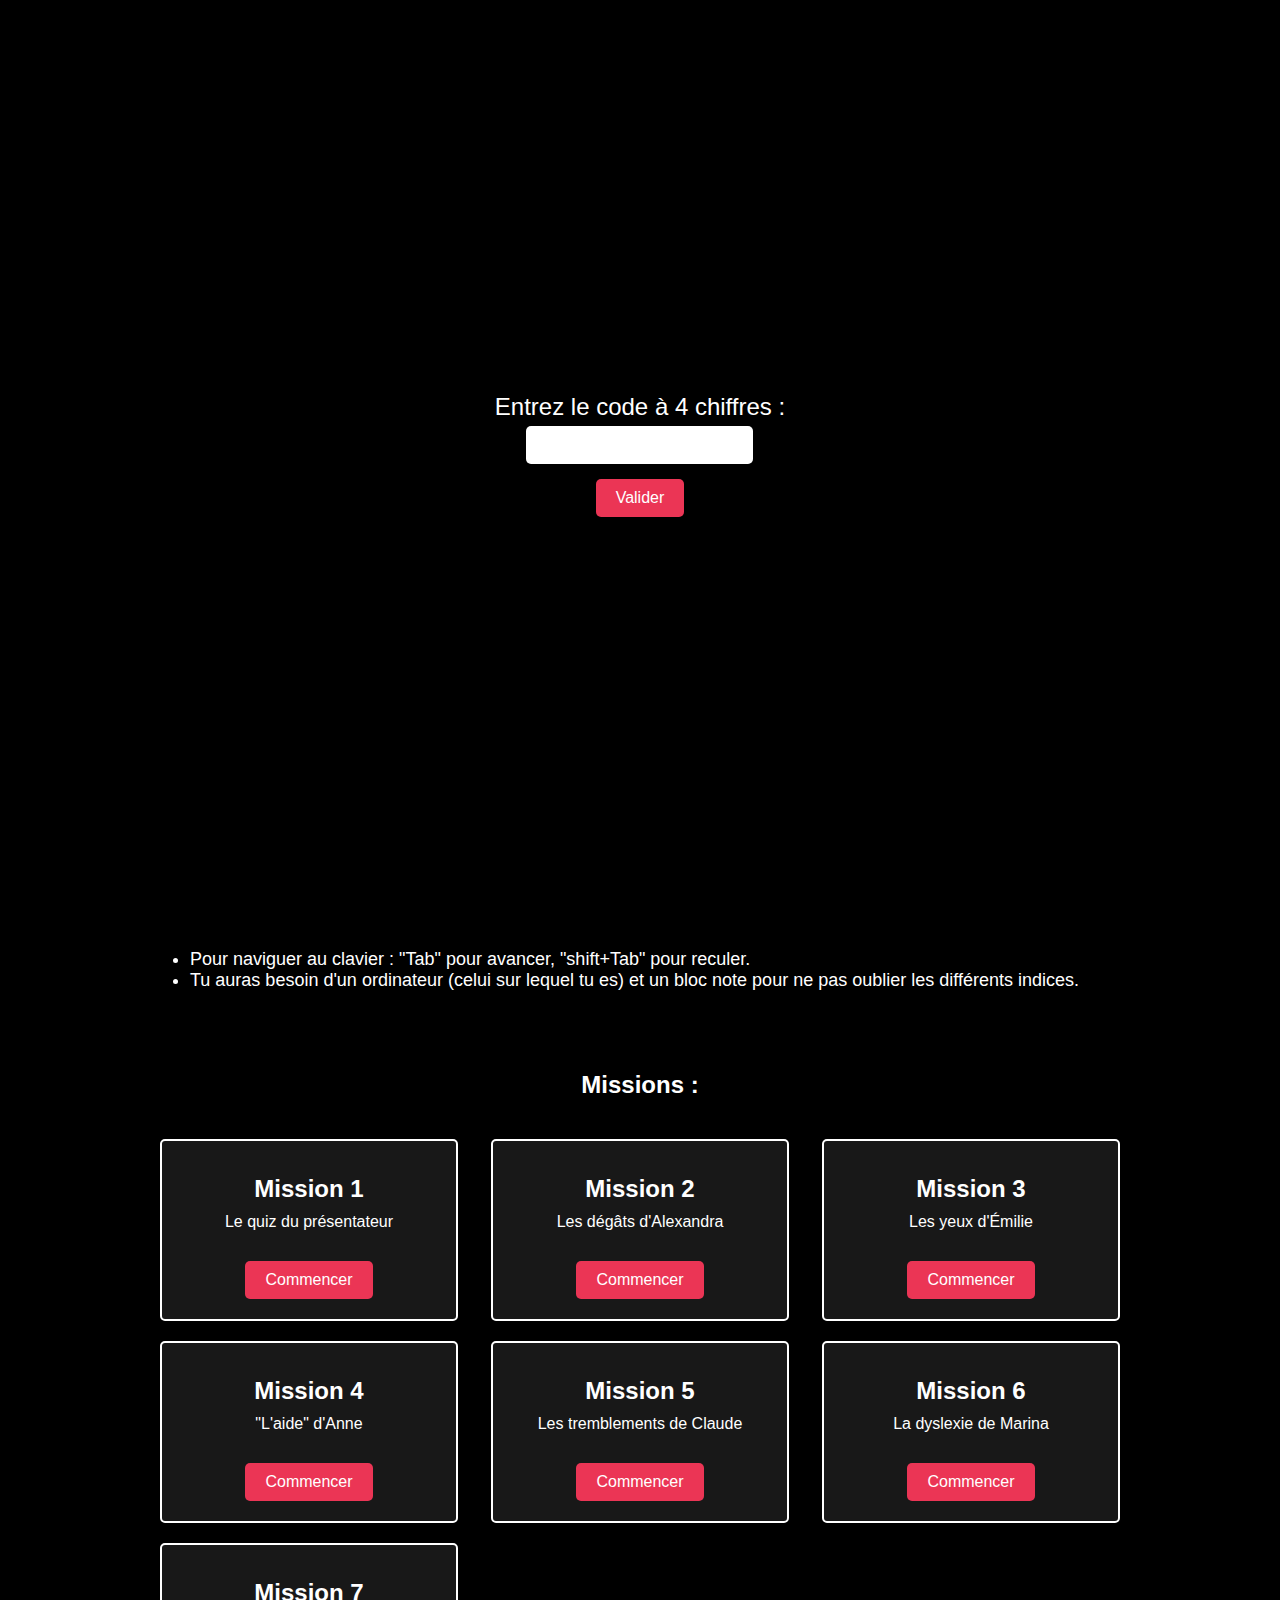
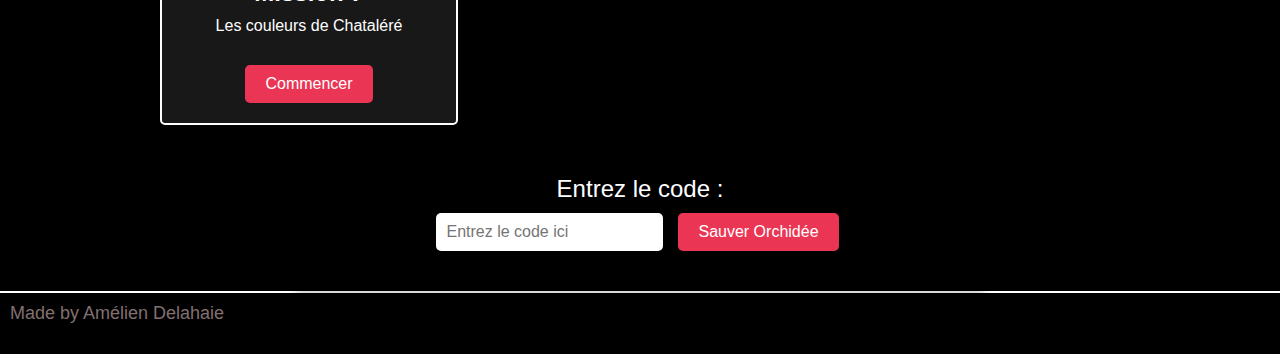
==== index.html @ f318e384 "Add files via upload" ====
<!DOCTYPE html>
<html lang="fr">
<head>
    <meta charset="UTF-8">
    <meta name="viewport" content="width=device-width, initial-scale=1.0">
    <title>Escape Game Accessible - accueil</title>
    <link rel="stylesheet" href="assets/css/styles.css">
</head>
<body>
    
    <div id="overlay-index">
    <form id="codeForm">
        <label for="premiercodeInput">Entrez le code à 4 chiffres :</label>
        <input type="text" id="premiercodeInput" pattern="[0-9]{4}" maxlength="4" required>
        <button type="button" id="validerpremierCode">Valider</button>
    </form>
</div>

    <header>
        <div class="fullscreen-image" role="img" aria-label="Canal+ Accessible">
            <h1 class="index_title"><span role="img" aria-hidden="true">🔥</span> L'escape Game <span role="img" aria-hidden="true">🔥</span></h1>
        </div>
    </header>
    <main>

        <p>Marc essaie de retrouver sa belle Orchidée rencontré lors du tournage de la Flamme. Mais elle est maintenue prisonnière par Alexandra dans une prison desaffectée. Marc a réussi à trouver cette prison mais il lui manque le code pour délivrer sa douce.</p>

        <p>A toi d'aider Marc à réussir les différentes missions afin de collecter les indices pour avoir le code final. </p>

        <ul class="aligned-left marginh2">
            <li>Pour naviguer au clavier : "Tab" pour avancer, "shift+Tab" pour reculer.</li>
            <li>Tu auras besoin d'un ordinateur (celui sur lequel tu es) et un bloc note pour ne pas oublier les différents indices. </li>
        </ul>
        

        <h2 id="accueil" class="marginh2">Missions :</h2>

        <div class="mission-cards">
    <div class="mission-card">
        <h3>Mission 1</h3>
        <p>Le quiz du présentateur</p>
        <a href="mission1.html" aria-label="Commencer la mission 1">Commencer</a>
    </div>

    <div class="mission-card">
        <h3>Mission 2</h3>
        <p>Les dégâts d'Alexandra</p>
        <a href="mission2.html" aria-label="Commencer la mission 2">Commencer</a>
    </div>

     <div class="mission-card">
        <h3>Mission 3</h3>
        <p>Les yeux d'Émilie</p>
        <a href="mission3.html" aria-label="Commencer la mission 3">Commencer</a>
    </div>

    <div class="mission-card">
        <h3>Mission 4</h3>
        <p>"L'aide" d'Anne</p>
        <a href="mission4.html" aria-label="Commencer la mission 4">Commencer</a>
    </div>

    <div class="mission-card">
        <h3>Mission 5</h3>
        <p>Les tremblements de Claude</p>
        <a href="mission5.html" aria-label="Commencer la mission 5">Commencer</a>
    </div>

    <div class="mission-card">
        <h3>Mission 6</h3>
        <p>La dyslexie de Marina</p>
        <a href="mission6.html" aria-label="Commencer la mission 6">Commencer</a>
    </div>

     <div class="mission-card">
            <h3>Mission 7</h3>
            <p>Les couleurs de Chataléré </p>
            <a href="mission7.html" aria-label="Commencer la mission 7">Commencer</a>
    </div>

</div>
    <form id="codeForm">
        <label for="codeInput">Entrez le code :</label>
        <div class="input-button-container">
            <input type="text" id="codeInput" placeholder="Entrez le code ici">
            <button type="button" id="validerCode">Sauver Orchidée</button>
        </div>
    </form>
        

        <!-- Modal pour le code correct -->
<div id="modalCodeCorrect" class="modal" role="alertdialog" aria-modal="true">
    <div class="modal-content">
        <span class="close" id="closeCodeCorrectModal" tabindex="0" aria-label="Fermer la fenêtre modale">&times;</span>
        <h2 id="modalCodeCorrectTitle"><span role="img" aria-hidden="true">🎉</span> Bravo ! Tu as libéré la belle Orchidée !</h2>
        <img src="assets/images/final.jpg" alt="Marc et Orchidée main dans la main">
    </div>
</div>

<!-- Modal pour le code incorrect -->
<div id="modalCodeIncorrect" class="modal" role="dialog" aria-modal="true">
    <div class="modal-content">
        <span class="close" id="closeCodeIncorrectModal" tabindex="0" aria-label="Fermer la fenêtre modale">&times;</span>
        <h2 id="modalCodeIncorrectTitle">Code Incorrect</h2>
        <img src="assets/images/codefaux.jpg" alt="Orchidée fait un doigt d'honneur">
        <p id="modalCodeIncorrectMessage">Même Orchidée y avait cru ...</p>
    </div>
</div>
    </main>

    <footer>
        <div class="footer-content">
            <p>Made by Amélien Delahaie</p>
        </div>
</footer>
    <script src="assets/js/script_index.js"></script>
</body>
</html>
---- assets/css/styles.css ----
body, h1, h2, p, button, input {
    margin: 0;
    padding: 0;
    border: 0;
}

body {
    font-family: Arial, sans-serif;
    background-color: #000;
    color: #fff;
    text-align: center;
}

header {
    background-color: transparent;
    color: #fff;
    padding: 0; /* Enlève le padding */
}

main {
    margin: 0 auto; /* Marge en haut et en bas de 20px, et centrer horizontalement */
    padding-top: 0px; /* Padding de 100px en haut */
    padding-left: 150px; /* Padding de 150px à gauche */
    padding-right: 150px; /* Padding de 150px à droite */
    background-color: transparent;
    box-shadow: none;
    position: relative;
    z-index: 2; /* Place le contenu principal au-dessus de la bannière */
}

h1.index_title  {
    font-size: 78px;
    margin-bottom: 10px;
    margin-top: 278px
}

h1 {
    font-size: 32px;
    margin-bottom: 10px;
    margin-top: 60px; /* Ajoutez une marge au-dessus du titre pour le décaler vers le bas */

}

h2 {
    font-size: 24px;
    margin-top: 20px;
}

p {
    font-size: 18px;
    margin-bottom: 20px;
}

/* Styles pour les liens */
a {
    background-color: #EB3555; /* Fond des liens */
    color: #fff; /* Texte des liens en blanc */
    display: inline-block;
    padding: 10px 20px;
    font-size: 16px;
    text-decoration: none; /* Supprimer les soulignements des liens */
    border-radius: 5px;
    margin: 10px;
}

a:hover {
    background-color: #C12E4A; /* Couleur de survol des liens */
}

/* Boutons */
button {
    background-color: #EB3555;
    color: #fff;
    border: none;
    padding: 10px 20px;
    font-size: 16px;
    cursor: pointer;
    margin: 10px;
    border-radius: 5px;
}

button:hover {
    background-color: #C12E4A;
}


/* Styles spécifiques pour les missions */
.missions {
    display: flex;
    flex-direction: column;
    align-items: center;
}

.missions a {
    width: 200px; /* Définissez la largeur souhaitée pour tous les boutons */
    max-width: 100%; /* Assurez-vous que la largeur n'excède pas la largeur du conteneur */
    background-color: #EB3555;
    color: #fff;
    display: inline-block;
    padding: 10px 20px;
    font-size: 16px;
    text-decoration: none;
    border-radius: 5px;
    margin: 15px;
    text-align: center; /* Centre le texte horizontalement */
}

/* Style pour le bouton Soumettre au survol */
.missions a:hover {
    background-color: #C12E4A;
}

/* Styles pour les modales */
.modal {
    display: none;
    position: fixed;
    z-index: 1;
    left: 0;
    top: 0;
    width: 100%;
    height: 100%;
    background-color: rgba(0, 0, 0, 0.5);
}

.modal-content {
    background-color: #181818; /* Fond noir */
    color: #fff; /* Texte blanc */
    margin: 10% auto;
    padding: 20px;
    border-radius: 5px;
    width: 50%;
    box-shadow: 0 4px 8px 0 rgba(0, 0, 0, 0.2);
    text-align: center; /* Centre le contenu horizontalement */
}

/* Style pour l'image dans la modale */
.modal-content img {
    max-width: 60%; /* Ajustez la largeur de l'image pour s'adapter à la modale */
    height: auto; /* Ajustez automatiquement la hauteur pour conserver les proportions */
    display: block; /* Centrez l'image horizontalement */
    margin: 13px auto; /* Centrez l'image horizontalement */
    border-radius: 5px; /* Ajoutez des bords arrondis à l'image */
}

.close {
    color: #fff;    float: right;
    font-size: 28px;
    font-weight: bold;
    cursor: pointer;
}

.close:hover {
    color: #EB3555;
}



/* Style pour les informations */
.tag {
    display: inline-block;
    padding: 5px 10px;
    margin: 5px;
    background-color: #EB3555;
    color: #fff;
    border-radius: 5px;
}

/* Style pour les champs de formulaire */

input[type="text"] {
    padding: 10px;
    font-size: 16px;
    border-radius: 5px;
    margin: 5px;

}

.input-hidden{
  background-color: black;  
}

.btn-hidden{
    background-color: black;
    color: black;
}

.btn-hidden:hover{
    background-color: black;
    color: black;
}

/* Styles pour la mission */
.info {
    display: flex;
    align-items: center;
    margin-bottom: 20px;
}

.info p {
    margin-right: 10px;
    font-weight: bold;
}

.info input {
    padding: 10px;
    font-size: 16px;
    border: 1px solid #ccc;
    border-radius: 5px;
}




.random-box {
    display: inline-block;
    width: auto;
    height: auto;
    font-size: 12px;
    text-align: center;
    border: 2px solid #fff; /* Bordure blanche */
    color: #fff; /* Texte blanc */
    cursor: pointer;
    text-decoration: none;
    transition: transform 0.2s ease-in-out;
    margin: 10px;
    position: relative;
    background-color: transparent; /* Fond transparent */
    border-radius: 5px;
}

/* Annuler la couleur de fond au survol */
.random-box:hover {
    background-color: transparent; /* Fond reste transparent au survol */
}


/* Classes additionnelles pour ajuster les styles spécifiques */
.random-box-small {
    padding: 100px 200px;
    border-radius: 5px;
}

.random-box-medium {
    padding: 130px 250px;
    border-radius: 8px;
}

.random-box-large {
    padding: 250px 300px;
    border-radius: 10px;
}


/* Classes apour enlever le curseur */
.nocursor{
    cursor: none;
}

button.nocursor, a.nocursor {
    cursor: none;
    margin: 50px;
    margin-left: 579px;
}

button.nocursor:hover, a.nocursor:hover {
    cursor: none;
    background-color: #EB3555;
}



.fullscreen-image {
    background-image: url('../images/background.jpg');
    background-size: cover;
    background-position: center;
    width: 100%;
    height: 85vh;
    display: flex;
    justify-content: center;
    align-items: center;
    text-align: center;
    color: #fff; /* Texte en blanc */
    background-color: #000; /* Fond noir */
}


.retour-link {
    position: absolute;
    top: 10px;
    left: 10px;
    text-decoration: underline; /* Ajoute un soulignement au lien */
    background-color: black; /* Fond des liens */
    color: #fff; /* Texte des liens en blanc */
}

.retour-link:hover {
    background-color: black; /* Fond des liens */
    color: #fff; /* Texte des liens en blanc */
}


/* Style pour le formulaire du quiz */
form {
    margin: 0 auto; /* Centrer le formulaire au milieu de la page */
    background-color: transparent; /* Fond transparent */
    color: #fff; /* Police en blanc */
    padding: 20px;
    border-radius: 5px;
    box-shadow: 0 4px 8px 0 rgba(0, 0, 0, 0.2);
    text-align: left; /* Aligner le texte à gauche */
    max-width: 650px; /* Largeur maximale du formulaire */
}

/* Style pour les boutons radio */
.quiz-question input[type="radio"] {
    display: inline; /* Afficher chaque réponse en ligne */
    margin-right: 10px; /* Ajouter un espace entre les réponses */
    transform: scale(1.5); /* Augmenter la taille des boutons radio */
    margin: 10px 0; /* Ajouter une marge de 10 pixels en haut et en bas de chaque bouton radio */
}


.input-label-pair {
    display: flex;
    align-items: center;
   
}

legend {
    font-size: 18px;
}

fieldset{
    margin-top: 50px;
}


.quiz-question label {
    display: block; /* Afficher chaque label sur une nouvelle ligne */
    color: #fff; /* Couleur du texte en blanc */
    font-size: 14px;
}

.quiz-question input[type="radio"] {
    display: inline; /* Afficher chaque réponse en ligne */
    margin-right: 5px; /* Ajouter un espace entre les réponses */
}


/* Style pour le bouton Soumettre */
form button[type="submit"] {
    background-color: #EB3555;
    color: #fff;
    border: none;
    padding: 10px 0; /* Ajouter de l'espace en haut et en bas pour l'alignement vertical */
    font-size: 16px;
    cursor: pointer;
    border-radius: 5px;
    margin-top: 42px;
    width: 50%; /* Faites en sorte que le bouton occupe toute la largeur du formulaire */
    display: block; /* Convertir en élément de bloc pour pouvoir utiliser la marge auto */
    margin-left: auto; /* Centrer horizontalement en utilisant la marge auto à gauche */
    margin-right: auto; /* Centrer horizontalement en utilisant la marge auto à droite */
}
/* Style pour le bouton Soumettre au survol */
button[type="submit"]:hover {
    background-color: #C12E4A;
}


/* Styles pour les conteneurs "info" */
.info-label {
    display: flex;
    align-items: center; /* Centre les éléments verticalement */
    justify-content: center; /* Centre les éléments horizontalement */
    margin-bottom: 20px;
}

/* Styles pour les champs de texte */
.info-label input[type="text"] {
    padding: 10px;
    font-size: 16px;
    border-radius: 5px;
    /* Vous pouvez ajouter d'autres styles personnalisés si nécessaire */
}

.totalscreen {
   height: 90vh; 
}


/* Ajoutez cette classe pour cibler le paragraphe "Bravo !" */
.bravo-message {
    display: none; /* Masquez le paragraphe initialement */
    background-color: transparent; /* Fond transparent */
    color: #fff; /* Texte blanc */
    border-radius: 5px;
    padding: 10px;
    text-align: center; /* Centre le texte horizontalement */
    margin: 0 auto; /* Centre le paragraphe horizontalement */
    width: fit-content; /* Ajuste la largeur en fonction du contenu */
}


/* Style pour la bannière */
.banner {
    position: relative;
    height: 500px; /* Ajustez la hauteur selon vos besoins */
    overflow: hidden;
    background-color: #000; /* Couleur de fond si l'image est transparente */
}

.banner-image img {
    width: 100%;
    height: auto;
    display: block;
}

.banner-overlay {
    position: absolute;
    bottom: 0;
    left: 0;
    width: 100%;
    height: 20%; /* Hauteur de la zone de fondu */
    background: linear-gradient(to bottom, rgba(0, 0, 0, 0), rgba(0, 0, 0, 1)), url('chemin_vers_votre_masque.png'); /* Inversion du fondu */
    background-size: 100% 100%;
    z-index: 2; /* Placez la superposition au-dessus de l'image */
}

.marginh2 {
    margin-top: 80px;
    margin-bottom: 30px;
}


#text-container {
    margin-top: 50px;
}

#dyslexia-text {
    font-size: 17px;
    letter-spacing: 2px;
}


/* Styles pour les missions */
.mission-cards {
    display: flex;
    flex-wrap: wrap;
    justify-content: space-between; /* Espace égal entre les colonnes */
}

.mission-card {
    width: calc(30% - 20px); /* Deux cartes par colonne (moins les marges) */
    margin: 10px;
    padding: 10px;
    background-color: #181818; /* Arrière-plan */
    box-shadow: 0 4px 8px rgba(0, 0, 0, 0.2);
    border: 2px solid #fff; /* Bordure blanche */
    border-radius: 5px;
    text-align: center;
    color: #fff; /* Police noire */
}

.mission-card h3 {
    font-size: 24px;
    margin-bottom: 10px;
}

.mission-card p {
    font-size: 16px;
    margin-bottom: 20px;
}

.mission-card a {
    background-color: #EB3555;
    color: #fff;
    display: inline-block;
    padding: 10px 20px;
    font-size: 16px;
    text-decoration: none;
    border-radius: 5px;
}

.mission-card a:hover {
    background-color: #C12E4A;
}

/* Styles pour le formulaire */
/* Styles pour le formulaire */
form#codeForm {
    margin-top: 20px;
    display: flex;
    flex-direction: column; /* Empêche les éléments d'être côte à côte */
    align-items: center; /* Centre verticalement les éléments à l'intérieur du formulaire */
    text-align: center; /* Centre le texte horizontalement */
}

/* Style pour le conteneur d'entrée et de bouton */
.input-button-container {
    display: flex; /* Affiche les éléments en ligne */
    align-items: center; /* Centre verticalement les éléments */
    text-align: left; /* Aligner le texte à gauche à l'intérieur du conteneur */
    margin-bottom: 10px; /* Ajoute un espace entre l'input et le bouton */
}

/* Style pour le label */
label {
    font-size: 24px; /* Applique la même taille de police que le H2 */
    display: block; /* Affiche chaque label sur une nouvelle ligne */
}

/* Style pour l'input */
input[type="text"] {
    padding: 10px;
    font-size: 16px;
    border-radius: 5px;
    /* Vous pouvez ajouter d'autres styles personnalisés si nécessaire */
}

/* Style pour le bouton */
button#validerCode {
    background-color: #EB3555;
    color: #fff;
    border: none;
    padding: 10px 20px;
    font-size: 16px;
    cursor: pointer;
    border-radius: 5px;
    margin-left: 10px; /* Ajoute un espace à gauche du bouton */
}

/* Style pour le bouton au survol */
button#validerCode:hover {
    background-color: #C12E4A;
}


/* Ajoutez cette classe pour aligner les boutons en cinq boutons par ligne */
.button-container {
    display: flex;
    flex-wrap: wrap;
    justify-content: center; /* Centre les boutons horizontalement */
    cursor: none;
}

/* Style pour les boutons */
button.identical-button {
    background-color: #EB3555;
    color: #fff;
    border: none;
    padding: 10px 20px;
    font-size: 16px;
    cursor: pointer;
    margin: 5px; /* Ajoute de l'espace autour des boutons */
    border-radius: 5px;
    cursor: none;
    outline: none;
}


/* test */

#error_message {
            color: red;
            background-color: transparent;
            z-index: 1;
            text-align: center;
            border-radius: 20px;
            padding: 10px 20px;
            font-size: 30px;
        }

.grey-btn {
    background-color: grey;
}

.grey-btn:hover {
    background-color: grey;
}

.aligned-left {
    text-align: left;
    font-size: 18px;
}



    
#overlay {
      position: fixed;
      top: 0;
      left: 0;
      width: 100%;
      height: 100%;
      background-color: transparent;
      display: none;
      justify-content: center;
      align-items: center;
      z-index: 9999;
    }
    
    #content {
      text-align: center;
      color: black;
      animation: moveContent 5s infinite, fadeInOut 5s infinite;
    }
  
    @keyframes moveContent {
    0% {
        transform: translate(0, 0);
    }
    25% {
        transform: translate(200px, 200px);
    }
    50% {
        transform: translate(400px, 0);
    }
    75% {
        transform: translate(200px, -200px);
    }
    100% {
        transform: translate(0, 0);
    }
    }
  
    @keyframes fadeInOut {
      0%, 100% {
        opacity: 0;
      }
      50% {
        opacity: 1;
      }
    }


    footer {
    background-color: black; /* Couleur de fond */
    text-align: left; /* Alignement du texte au centre */
    padding: 10px 10px; /* Espace autour du texte */
    border-top: 2px solid #fff; /* Bordure blanche en haut */
}

/* Style du texte dans le footer */
.footer-content {
    font-size: 16px; /* Taille de police */
    color: #827070; /* Couleur du texte */
}


/* Style pour l'écran noir */
#overlay-index {
    position: fixed;
    top: 0;
    left: 0;
    width: 100%;
    height: 100%;
    background-color: black; /* Couleur de fond noire avec une certaine opacité */
    display: flex;
    justify-content: center;
    align-items: center;
    z-index: 9999; /* Placez-le au-dessus de tout le contenu */
    text-align: center;
    color: #fff; /* Couleur du texte en blanc */
    font-size: 24px; /* Taille de police du texte */
}
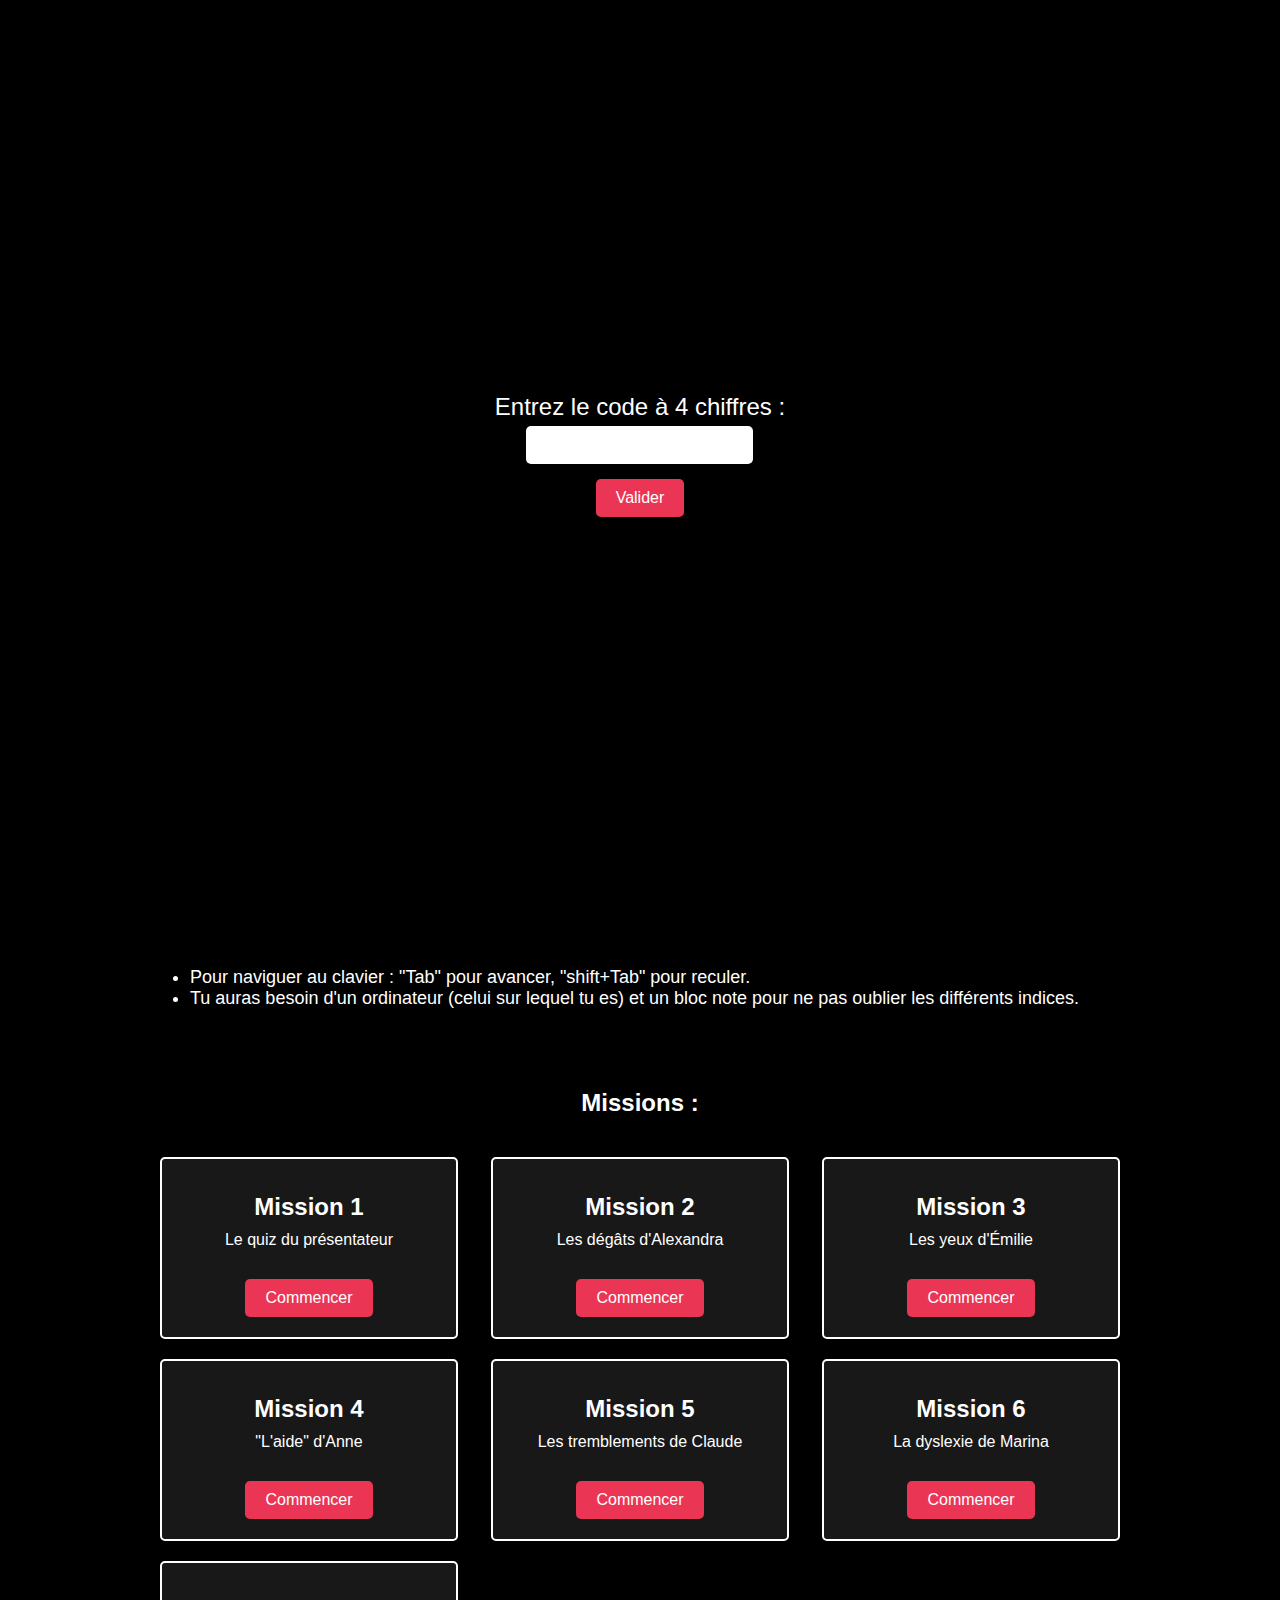
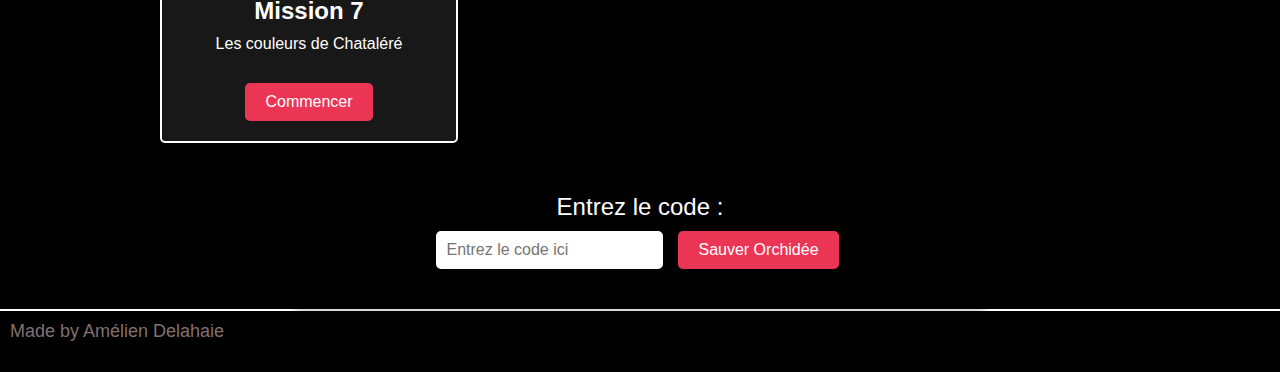
==== commit f4105243: "Update index.html" ====
--- a/index.html
+++ b/index.html
@@ -7,14 +7,14 @@
     <link rel="stylesheet" href="assets/css/styles.css">
 </head>
 <body>
-    
+    < ! --
     <div id="overlay-index">
     <form id="codeForm">
         <label for="premiercodeInput">Entrez le code à 4 chiffres :</label>
         <input type="text" id="premiercodeInput" pattern="[0-9]{4}" maxlength="4" required>
         <button type="button" id="validerpremierCode">Valider</button>
     </form>
-</div>
+</div> -- >
 
     <header>
         <div class="fullscreen-image" role="img" aria-label="Canal+ Accessible">
@@ -115,4 +115,4 @@
 </footer>
     <script src="assets/js/script_index.js"></script>
 </body>
-</html>+</html>
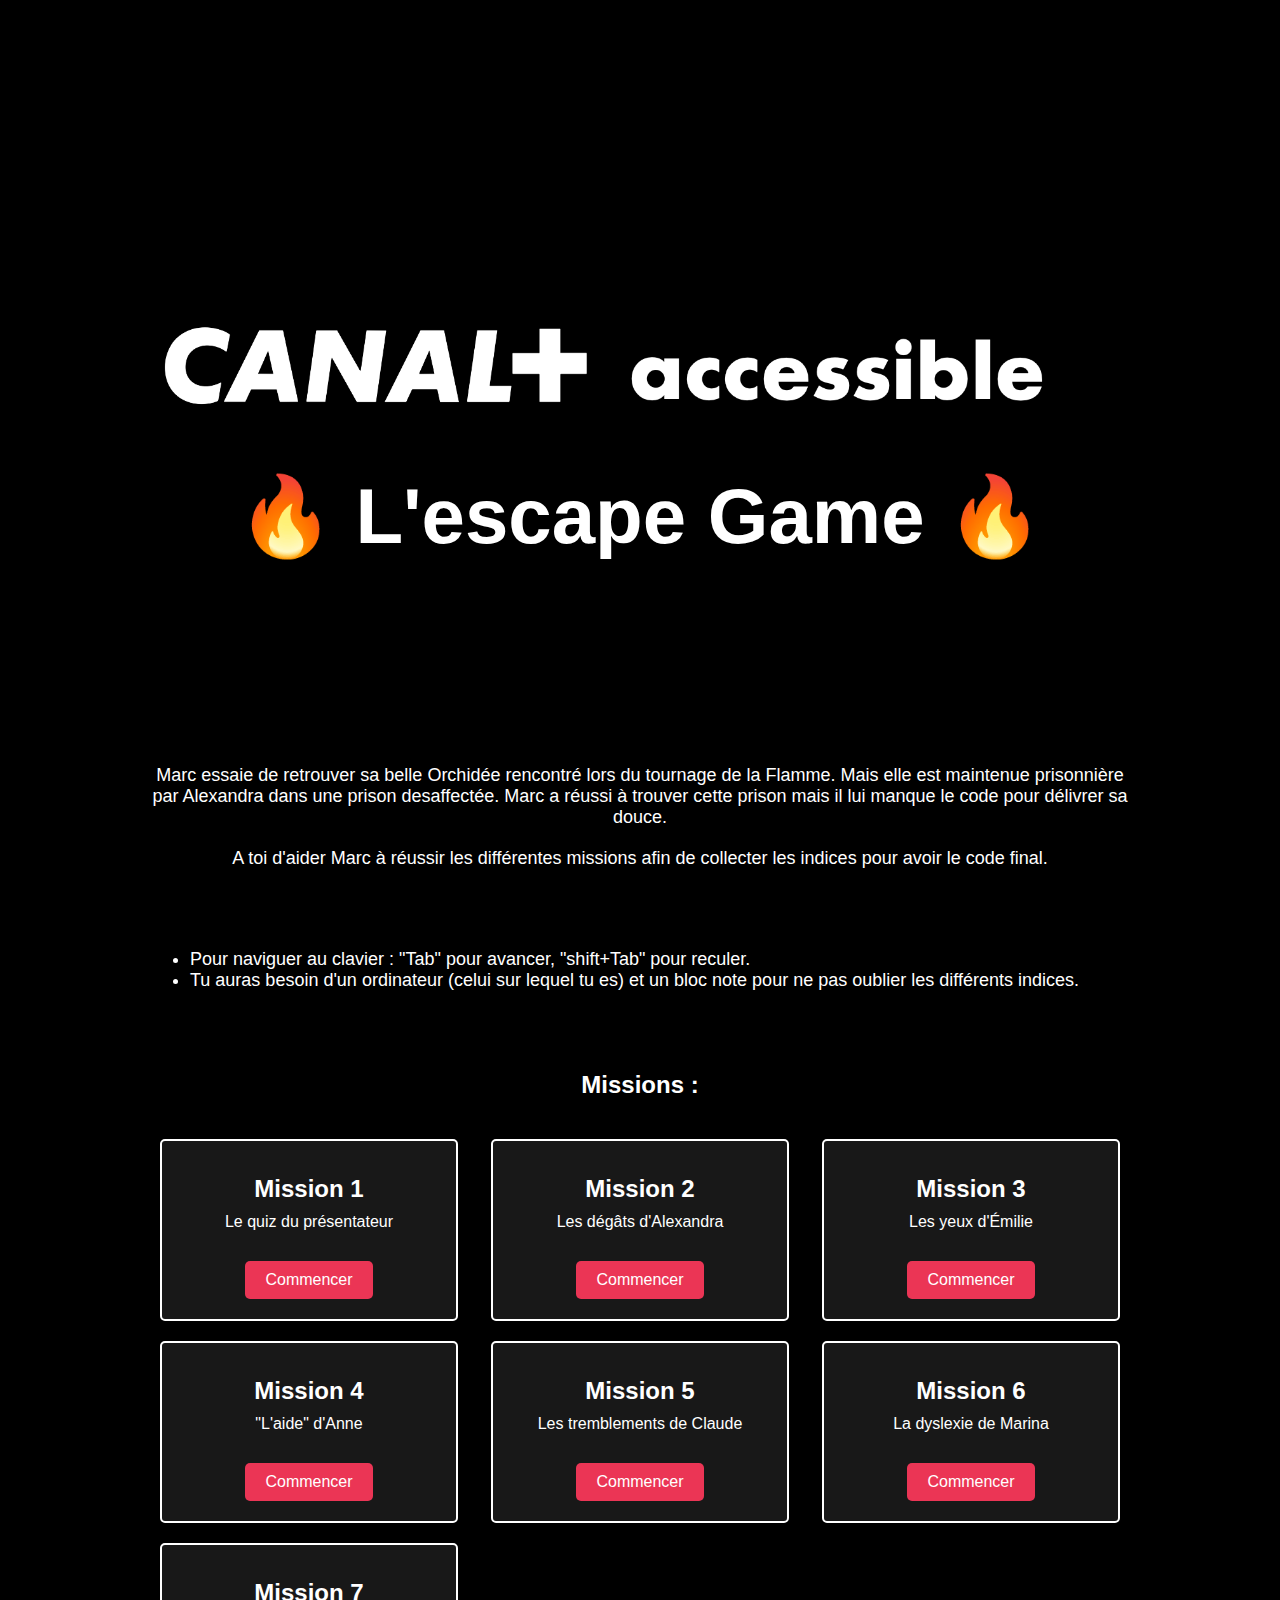
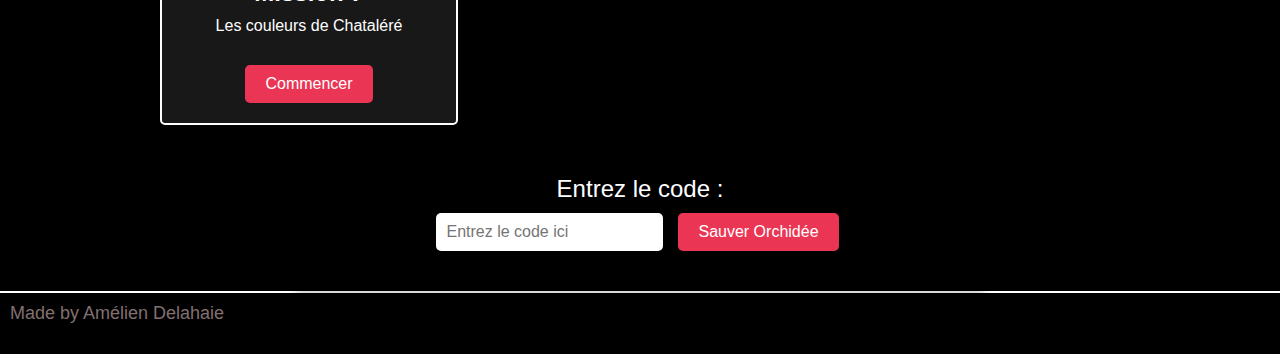
==== commit 36635b5a: "Update index.html" ====
--- a/index.html
+++ b/index.html
@@ -7,14 +7,14 @@
     <link rel="stylesheet" href="assets/css/styles.css">
 </head>
 <body>
-    < ! --
+    <!--
     <div id="overlay-index">
     <form id="codeForm">
         <label for="premiercodeInput">Entrez le code à 4 chiffres :</label>
         <input type="text" id="premiercodeInput" pattern="[0-9]{4}" maxlength="4" required>
         <button type="button" id="validerpremierCode">Valider</button>
     </form>
-</div> -- >
+</div> -->
 
     <header>
         <div class="fullscreen-image" role="img" aria-label="Canal+ Accessible">
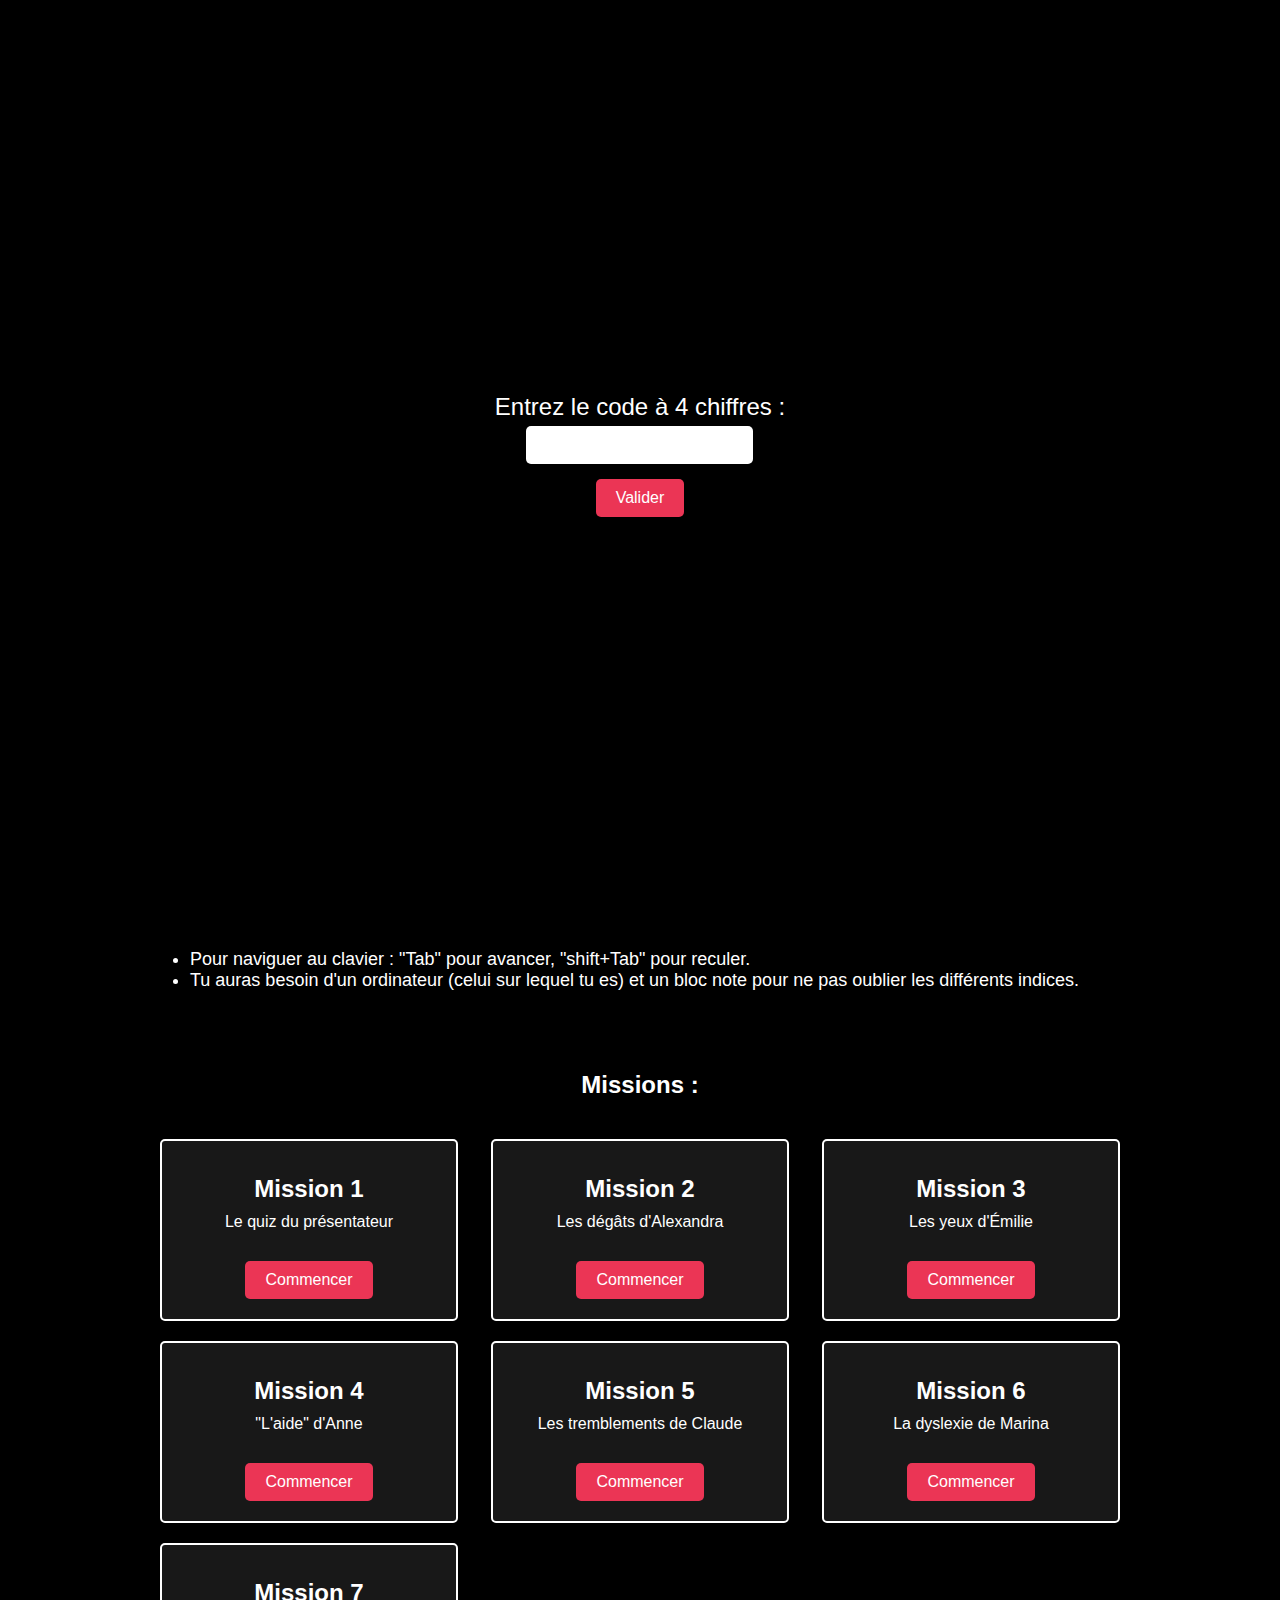
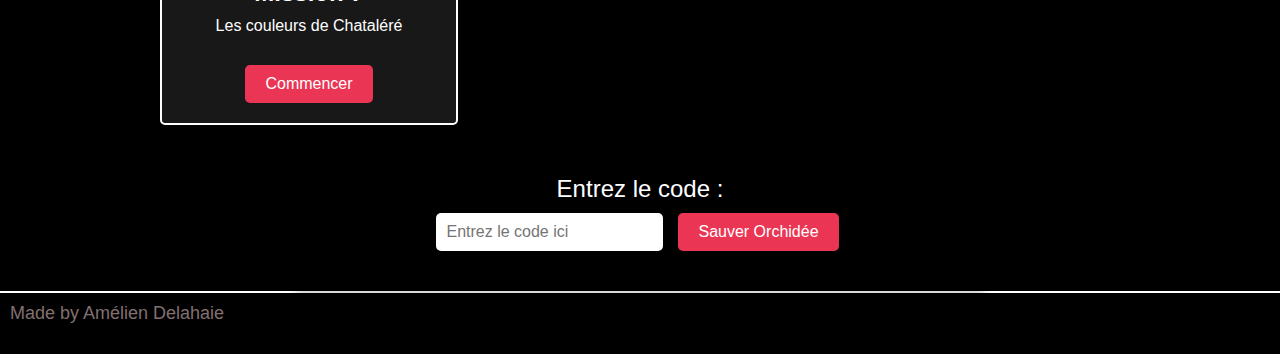
==== commit c81f477a: "Update index.html" ====
--- a/index.html
+++ b/index.html
@@ -7,14 +7,14 @@
     <link rel="stylesheet" href="assets/css/styles.css">
 </head>
 <body>
-    <!--
+    <!-- -->
     <div id="overlay-index">
     <form id="codeForm">
         <label for="premiercodeInput">Entrez le code à 4 chiffres :</label>
         <input type="text" id="premiercodeInput" pattern="[0-9]{4}" maxlength="4" required>
         <button type="button" id="validerpremierCode">Valider</button>
     </form>
-</div> -->
+</div> 
 
     <header>
         <div class="fullscreen-image" role="img" aria-label="Canal+ Accessible">
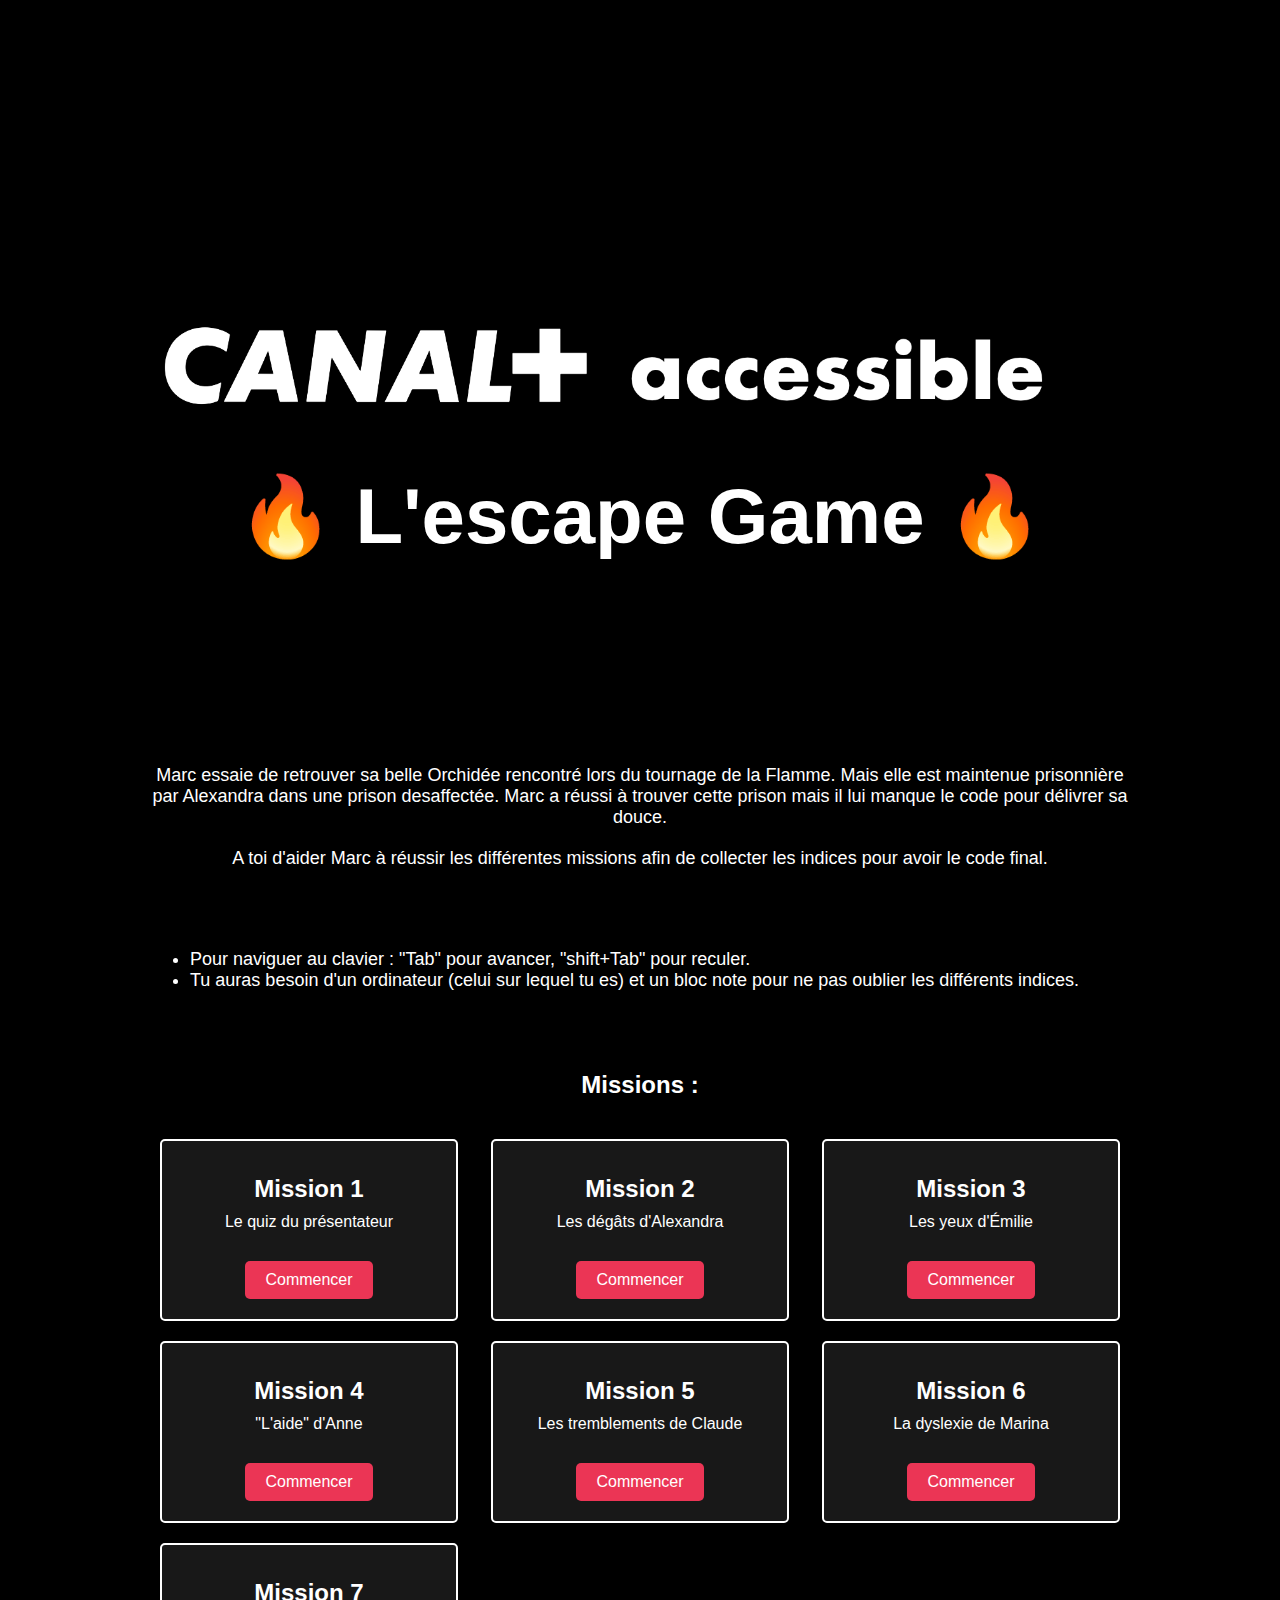
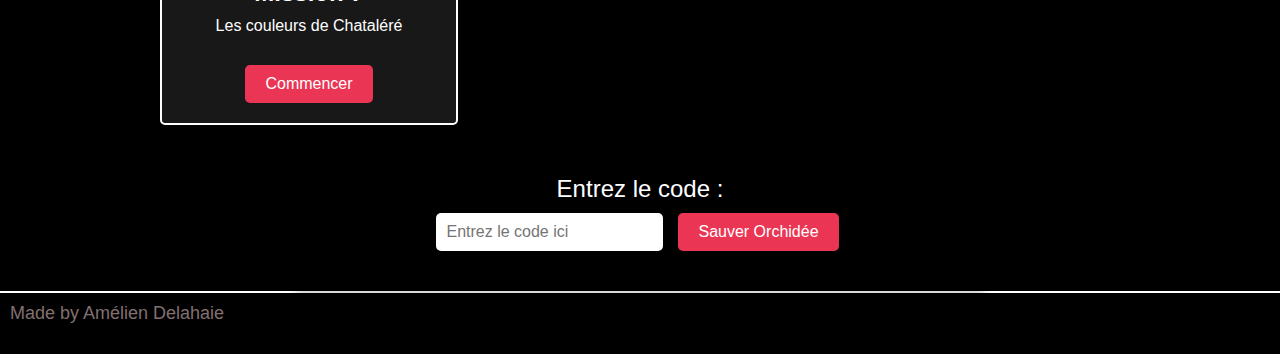
==== commit 0082c800: "Update index.html" ====
--- a/index.html
+++ b/index.html
@@ -7,14 +7,14 @@
     <link rel="stylesheet" href="assets/css/styles.css">
 </head>
 <body>
-    <!-- -->
+    <!-- 
     <div id="overlay-index">
     <form id="codeForm">
         <label for="premiercodeInput">Entrez le code à 4 chiffres :</label>
         <input type="text" id="premiercodeInput" pattern="[0-9]{4}" maxlength="4" required>
         <button type="button" id="validerpremierCode">Valider</button>
     </form>
-</div> 
+</div> -->
 
     <header>
         <div class="fullscreen-image" role="img" aria-label="Canal+ Accessible">
